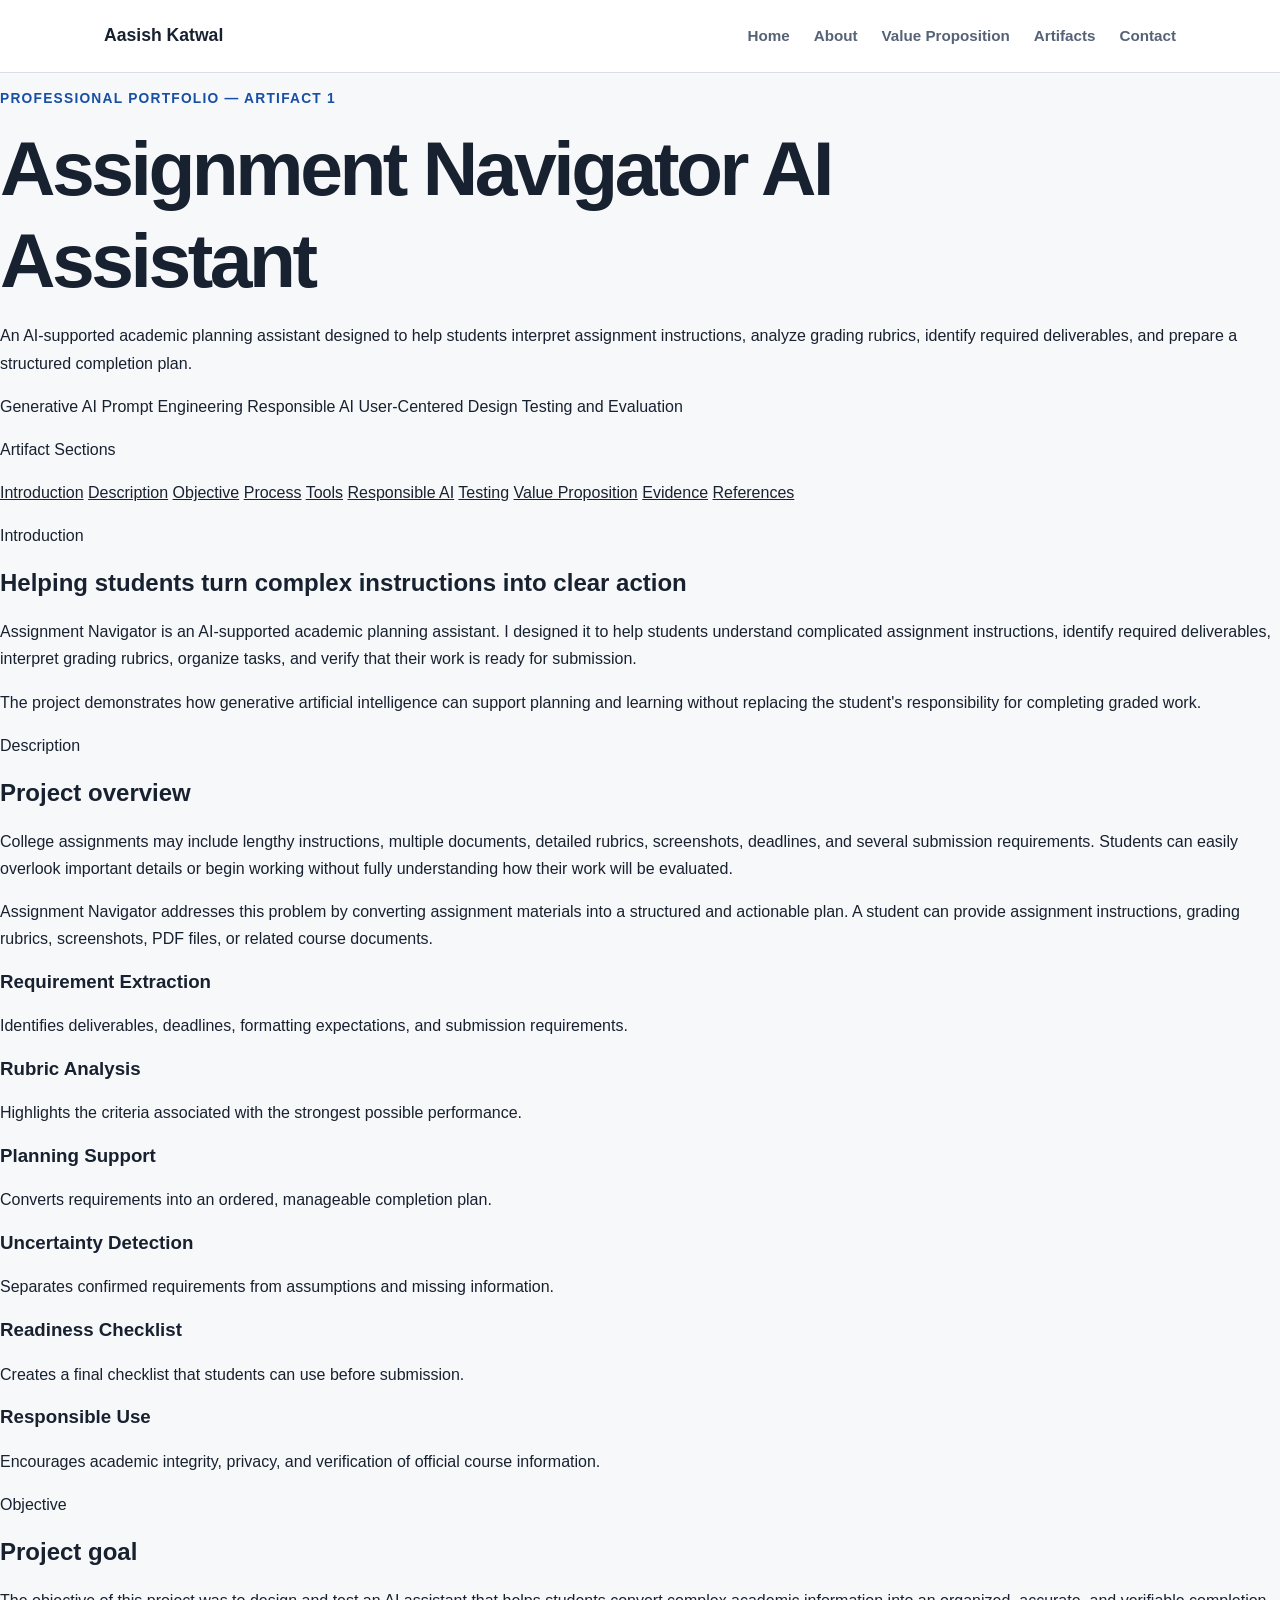
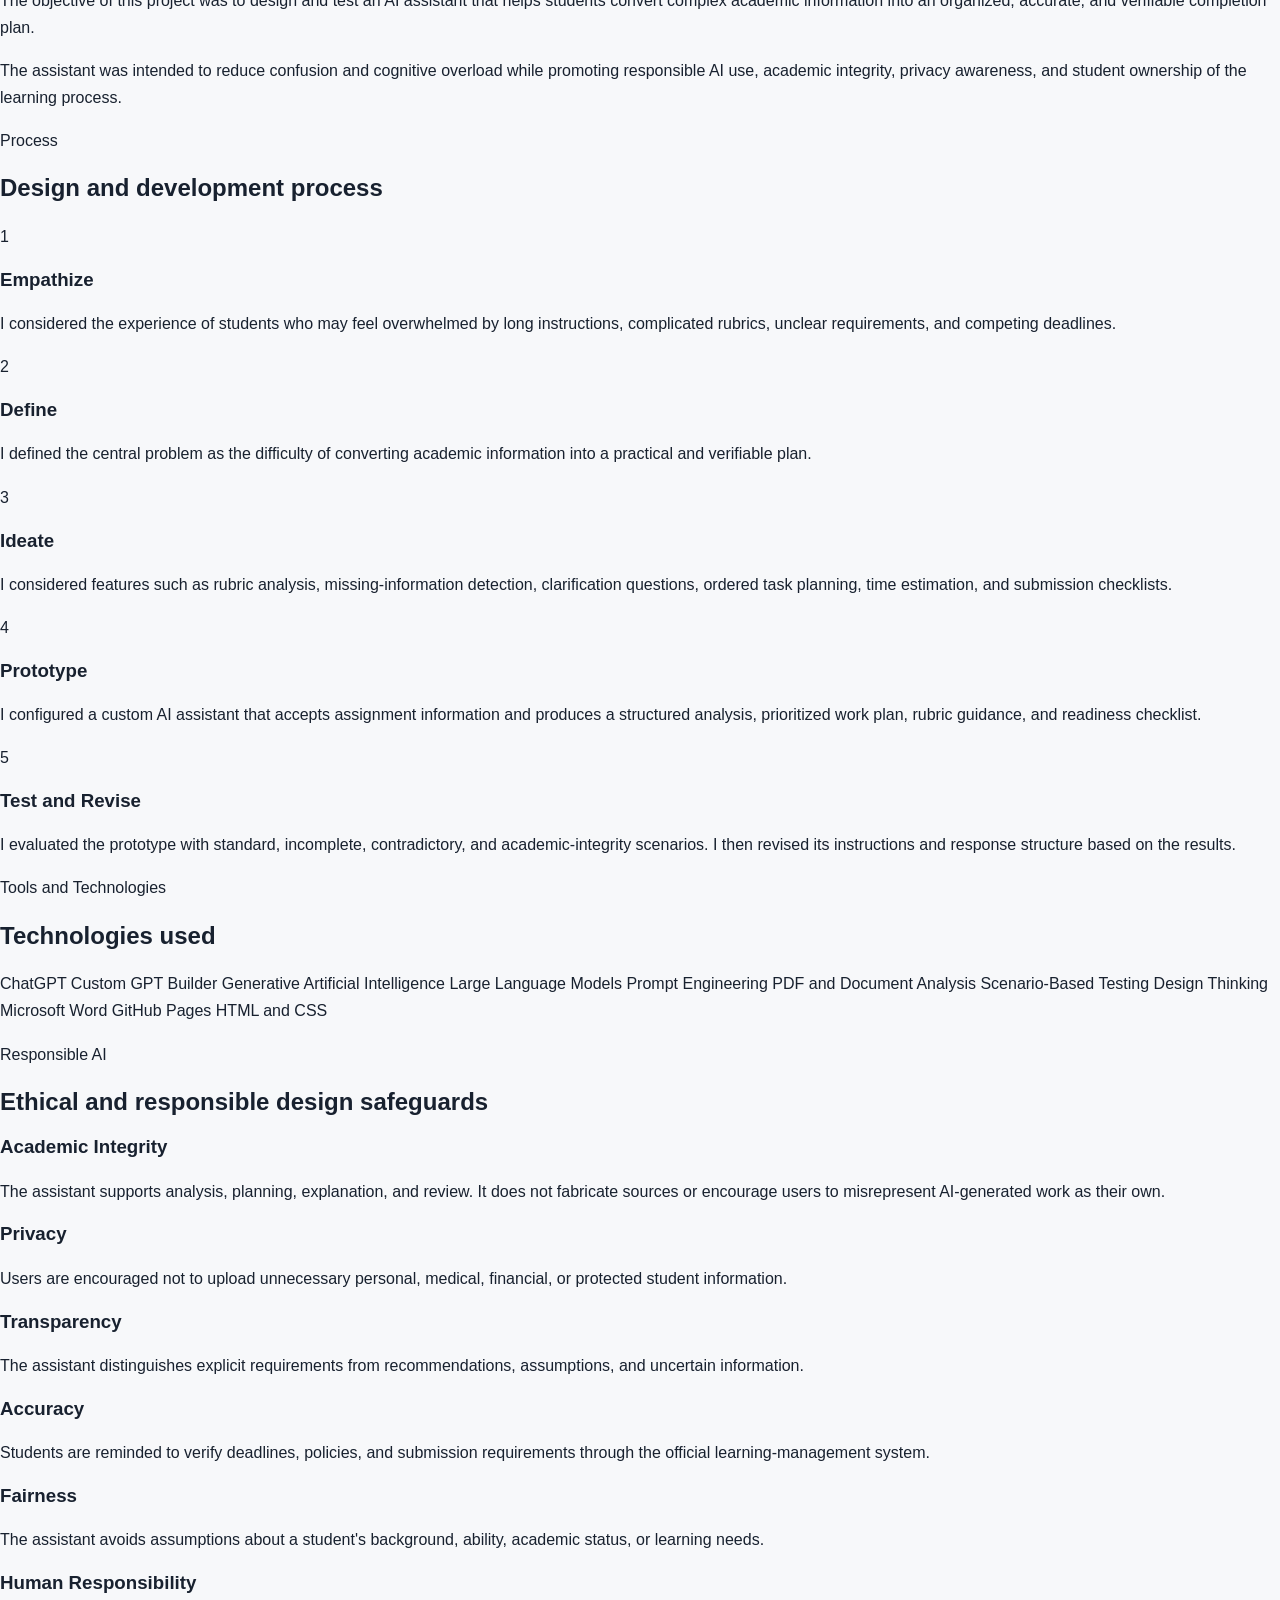
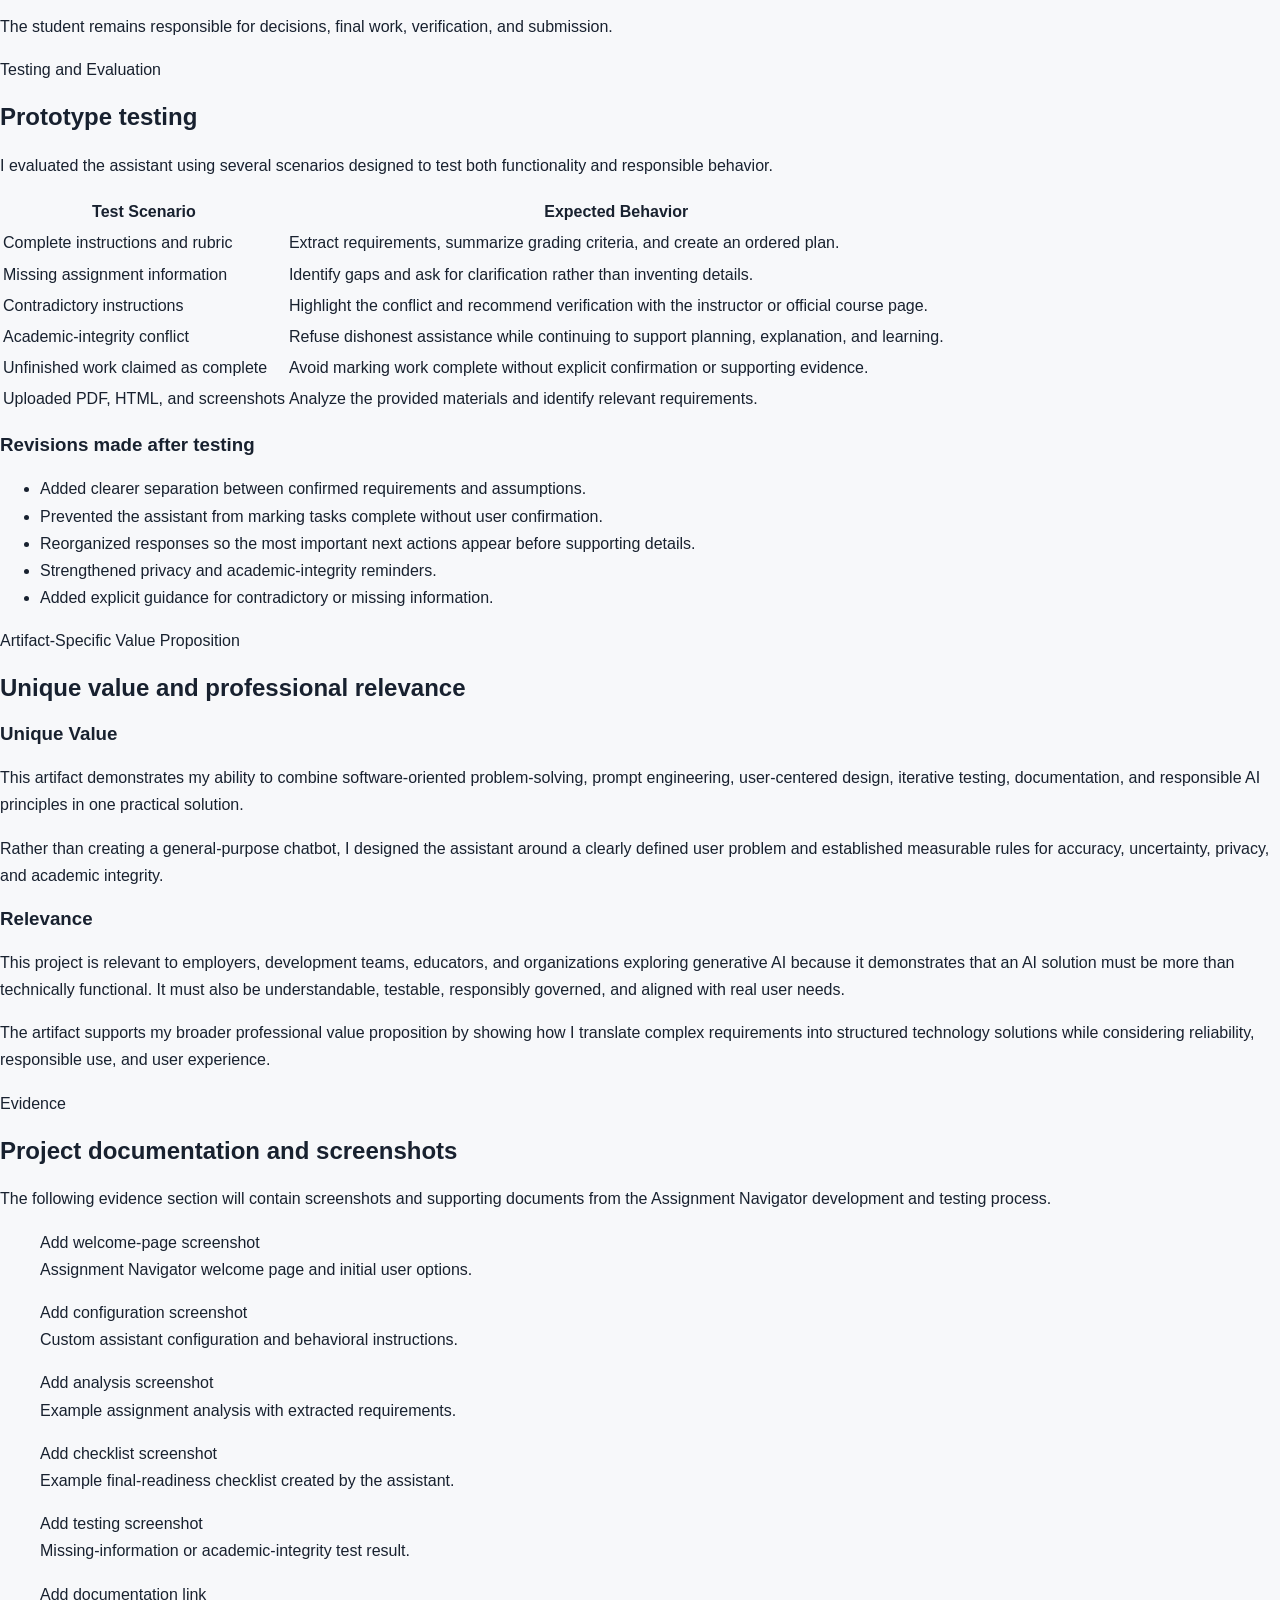
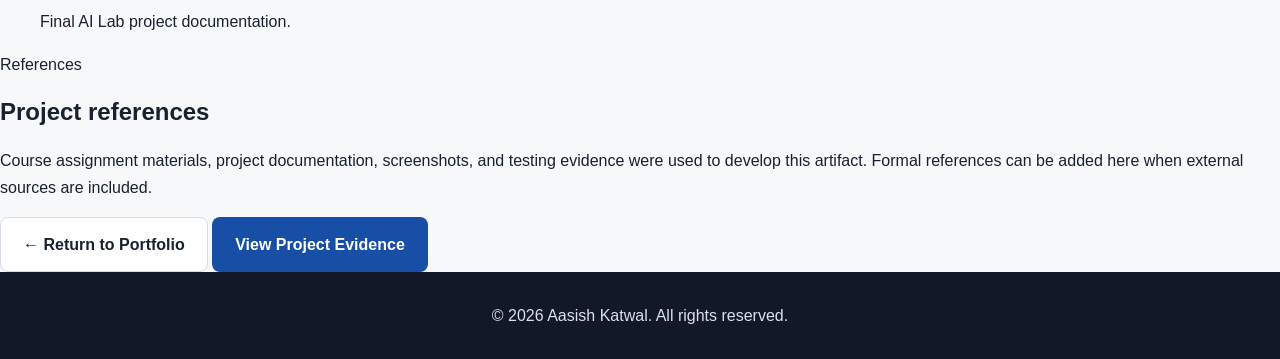
==== artifact-1.html @ 8d213846 "Create Assignment Navigator artifact page" ====
<!DOCTYPE html>
<html lang="en">
<head>
    <meta charset="UTF-8">

    <meta
        name="viewport"
        content="width=device-width, initial-scale=1.0"
    >

    <meta
        name="description"
        content="Assignment Navigator AI Assistant portfolio artifact by Aasish Katwal."
    >

    <title>
        Assignment Navigator AI Assistant | Aasish Katwal
    </title>

    <link rel="stylesheet" href="styles.css">
</head>

<body>
    <header class="site-header">
        <nav class="navigation" aria-label="Main navigation">
            <a class="logo" href="index.html">Aasish Katwal</a>

            <div class="nav-links">
                <a href="index.html#home">Home</a>
                <a href="index.html#about">About</a>
                <a href="index.html#value">Value Proposition</a>
                <a href="index.html#artifacts">Artifacts</a>
                <a href="index.html#contact">Contact</a>
            </div>
        </nav>
    </header>

    <main>
        <section class="artifact-hero">
            <div class="artifact-page-container">
                <p class="eyebrow">Professional Portfolio — Artifact 1</p>

                <h1>Assignment Navigator AI Assistant</h1>

                <p class="artifact-lead">
                    An AI-supported academic planning assistant designed to help
                    students interpret assignment instructions, analyze grading
                    rubrics, identify required deliverables, and prepare a
                    structured completion plan.
                </p>

                <div class="artifact-tags" aria-label="Project topics">
                    <span>Generative AI</span>
                    <span>Prompt Engineering</span>
                    <span>Responsible AI</span>
                    <span>User-Centered Design</span>
                    <span>Testing and Evaluation</span>
                </div>
            </div>
        </section>

        <section class="artifact-content-section">
            <div class="artifact-page-container">
                <div class="artifact-layout">
                    <aside class="artifact-sidebar">
                        <nav aria-label="Artifact sections">
                            <p class="sidebar-title">Artifact Sections</p>

                            <a href="#introduction">Introduction</a>
                            <a href="#description">Description</a>
                            <a href="#objective">Objective</a>
                            <a href="#process">Process</a>
                            <a href="#tools">Tools</a>
                            <a href="#responsible-ai">Responsible AI</a>
                            <a href="#testing">Testing</a>
                            <a href="#value-proposition">Value Proposition</a>
                            <a href="#evidence">Evidence</a>
                            <a href="#references">References</a>
                        </nav>
                    </aside>

                    <article class="artifact-main">
                        <section id="introduction" class="artifact-section">
                            <p class="section-label">Introduction</p>

                            <h2>Helping students turn complex instructions into clear action</h2>

                            <p>
                                Assignment Navigator is an AI-supported academic
                                planning assistant. I designed it to help students
                                understand complicated assignment instructions,
                                identify required deliverables, interpret grading
                                rubrics, organize tasks, and verify that their work
                                is ready for submission.
                            </p>

                            <p>
                                The project demonstrates how generative artificial
                                intelligence can support planning and learning
                                without replacing the student's responsibility for
                                completing graded work.
                            </p>
                        </section>

                        <section id="description" class="artifact-section">
                            <p class="section-label">Description</p>

                            <h2>Project overview</h2>

                            <p>
                                College assignments may include lengthy
                                instructions, multiple documents, detailed rubrics,
                                screenshots, deadlines, and several submission
                                requirements. Students can easily overlook important
                                details or begin working without fully understanding
                                how their work will be evaluated.
                            </p>

                            <p>
                                Assignment Navigator addresses this problem by
                                converting assignment materials into a structured
                                and actionable plan. A student can provide assignment
                                instructions, grading rubrics, screenshots, PDF
                                files, or related course documents.
                            </p>

                            <div class="feature-grid">
                                <div class="feature-card">
                                    <h3>Requirement Extraction</h3>
                                    <p>
                                        Identifies deliverables, deadlines,
                                        formatting expectations, and submission
                                        requirements.
                                    </p>
                                </div>

                                <div class="feature-card">
                                    <h3>Rubric Analysis</h3>
                                    <p>
                                        Highlights the criteria associated with the
                                        strongest possible performance.
                                    </p>
                                </div>

                                <div class="feature-card">
                                    <h3>Planning Support</h3>
                                    <p>
                                        Converts requirements into an ordered,
                                        manageable completion plan.
                                    </p>
                                </div>

                                <div class="feature-card">
                                    <h3>Uncertainty Detection</h3>
                                    <p>
                                        Separates confirmed requirements from
                                        assumptions and missing information.
                                    </p>
                                </div>

                                <div class="feature-card">
                                    <h3>Readiness Checklist</h3>
                                    <p>
                                        Creates a final checklist that students can
                                        use before submission.
                                    </p>
                                </div>

                                <div class="feature-card">
                                    <h3>Responsible Use</h3>
                                    <p>
                                        Encourages academic integrity, privacy, and
                                        verification of official course information.
                                    </p>
                                </div>
                            </div>
                        </section>

                        <section id="objective" class="artifact-section">
                            <p class="section-label">Objective</p>

                            <h2>Project goal</h2>

                            <p>
                                The objective of this project was to design and test
                                an AI assistant that helps students convert complex
                                academic information into an organized, accurate,
                                and verifiable completion plan.
                            </p>

                            <p>
                                The assistant was intended to reduce confusion and
                                cognitive overload while promoting responsible AI
                                use, academic integrity, privacy awareness, and
                                student ownership of the learning process.
                            </p>
                        </section>

                        <section id="process" class="artifact-section">
                            <p class="section-label">Process</p>

                            <h2>Design and development process</h2>

                            <div class="process-list">
                                <div class="process-item">
                                    <div class="process-number">1</div>

                                    <div>
                                        <h3>Empathize</h3>
                                        <p>
                                            I considered the experience of students
                                            who may feel overwhelmed by long
                                            instructions, complicated rubrics,
                                            unclear requirements, and competing
                                            deadlines.
                                        </p>
                                    </div>
                                </div>

                                <div class="process-item">
                                    <div class="process-number">2</div>

                                    <div>
                                        <h3>Define</h3>
                                        <p>
                                            I defined the central problem as the
                                            difficulty of converting academic
                                            information into a practical and
                                            verifiable plan.
                                        </p>
                                    </div>
                                </div>

                                <div class="process-item">
                                    <div class="process-number">3</div>

                                    <div>
                                        <h3>Ideate</h3>
                                        <p>
                                            I considered features such as rubric
                                            analysis, missing-information detection,
                                            clarification questions, ordered task
                                            planning, time estimation, and submission
                                            checklists.
                                        </p>
                                    </div>
                                </div>

                                <div class="process-item">
                                    <div class="process-number">4</div>

                                    <div>
                                        <h3>Prototype</h3>
                                        <p>
                                            I configured a custom AI assistant that
                                            accepts assignment information and
                                            produces a structured analysis,
                                            prioritized work plan, rubric guidance,
                                            and readiness checklist.
                                        </p>
                                    </div>
                                </div>

                                <div class="process-item">
                                    <div class="process-number">5</div>

                                    <div>
                                        <h3>Test and Revise</h3>
                                        <p>
                                            I evaluated the prototype with standard,
                                            incomplete, contradictory, and
                                            academic-integrity scenarios. I then
                                            revised its instructions and response
                                            structure based on the results.
                                        </p>
                                    </div>
                                </div>
                            </div>
                        </section>

                        <section id="tools" class="artifact-section">
                            <p class="section-label">Tools and Technologies</p>

                            <h2>Technologies used</h2>

                            <div class="technology-list">
                                <span>ChatGPT Custom GPT Builder</span>
                                <span>Generative Artificial Intelligence</span>
                                <span>Large Language Models</span>
                                <span>Prompt Engineering</span>
                                <span>PDF and Document Analysis</span>
                                <span>Scenario-Based Testing</span>
                                <span>Design Thinking</span>
                                <span>Microsoft Word</span>
                                <span>GitHub Pages</span>
                                <span>HTML and CSS</span>
                            </div>
                        </section>

                        <section id="responsible-ai" class="artifact-section">
                            <p class="section-label">Responsible AI</p>

                            <h2>Ethical and responsible design safeguards</h2>

                            <div class="principle-grid">
                                <div class="principle-card">
                                    <h3>Academic Integrity</h3>
                                    <p>
                                        The assistant supports analysis, planning,
                                        explanation, and review. It does not
                                        fabricate sources or encourage users to
                                        misrepresent AI-generated work as their own.
                                    </p>
                                </div>

                                <div class="principle-card">
                                    <h3>Privacy</h3>
                                    <p>
                                        Users are encouraged not to upload
                                        unnecessary personal, medical, financial,
                                        or protected student information.
                                    </p>
                                </div>

                                <div class="principle-card">
                                    <h3>Transparency</h3>
                                    <p>
                                        The assistant distinguishes explicit
                                        requirements from recommendations,
                                        assumptions, and uncertain information.
                                    </p>
                                </div>

                                <div class="principle-card">
                                    <h3>Accuracy</h3>
                                    <p>
                                        Students are reminded to verify deadlines,
                                        policies, and submission requirements
                                        through the official learning-management
                                        system.
                                    </p>
                                </div>

                                <div class="principle-card">
                                    <h3>Fairness</h3>
                                    <p>
                                        The assistant avoids assumptions about a
                                        student's background, ability, academic
                                        status, or learning needs.
                                    </p>
                                </div>

                                <div class="principle-card">
                                    <h3>Human Responsibility</h3>
                                    <p>
                                        The student remains responsible for
                                        decisions, final work, verification, and
                                        submission.
                                    </p>
                                </div>
                            </div>
                        </section>

                        <section id="testing" class="artifact-section">
                            <p class="section-label">Testing and Evaluation</p>

                            <h2>Prototype testing</h2>

                            <p>
                                I evaluated the assistant using several scenarios
                                designed to test both functionality and responsible
                                behavior.
                            </p>

                            <div class="table-wrapper">
                                <table class="testing-table">
                                    <thead>
                                        <tr>
                                            <th>Test Scenario</th>
                                            <th>Expected Behavior</th>
                                        </tr>
                                    </thead>

                                    <tbody>
                                        <tr>
                                            <td>
                                                Complete instructions and rubric
                                            </td>

                                            <td>
                                                Extract requirements, summarize
                                                grading criteria, and create an
                                                ordered plan.
                                            </td>
                                        </tr>

                                        <tr>
                                            <td>
                                                Missing assignment information
                                            </td>

                                            <td>
                                                Identify gaps and ask for
                                                clarification rather than inventing
                                                details.
                                            </td>
                                        </tr>

                                        <tr>
                                            <td>
                                                Contradictory instructions
                                            </td>

                                            <td>
                                                Highlight the conflict and recommend
                                                verification with the instructor or
                                                official course page.
                                            </td>
                                        </tr>

                                        <tr>
                                            <td>
                                                Academic-integrity conflict
                                            </td>

                                            <td>
                                                Refuse dishonest assistance while
                                                continuing to support planning,
                                                explanation, and learning.
                                            </td>
                                        </tr>

                                        <tr>
                                            <td>
                                                Unfinished work claimed as complete
                                            </td>

                                            <td>
                                                Avoid marking work complete without
                                                explicit confirmation or supporting
                                                evidence.
                                            </td>
                                        </tr>

                                        <tr>
                                            <td>
                                                Uploaded PDF, HTML, and screenshots
                                            </td>

                                            <td>
                                                Analyze the provided materials and
                                                identify relevant requirements.
                                            </td>
                                        </tr>
                                    </tbody>
                                </table>
                            </div>

                            <h3 class="subsection-heading">Revisions made after testing</h3>

                            <ul class="artifact-list">
                                <li>
                                    Added clearer separation between confirmed
                                    requirements and assumptions.
                                </li>

                                <li>
                                    Prevented the assistant from marking tasks
                                    complete without user confirmation.
                                </li>

                                <li>
                                    Reorganized responses so the most important next
                                    actions appear before supporting details.
                                </li>

                                <li>
                                    Strengthened privacy and academic-integrity
                                    reminders.
                                </li>

                                <li>
                                    Added explicit guidance for contradictory or
                                    missing information.
                                </li>
                            </ul>
                        </section>

                        <section
                            id="value-proposition"
                            class="artifact-section"
                        >
                            <p class="section-label">
                                Artifact-Specific Value Proposition
                            </p>

                            <h2>Unique value and professional relevance</h2>

                            <div class="value-box">
                                <h3>Unique Value</h3>

                                <p>
                                    This artifact demonstrates my ability to combine
                                    software-oriented problem-solving, prompt
                                    engineering, user-centered design, iterative
                                    testing, documentation, and responsible AI
                                    principles in one practical solution.
                                </p>

                                <p>
                                    Rather than creating a general-purpose chatbot,
                                    I designed the assistant around a clearly defined
                                    user problem and established measurable rules
                                    for accuracy, uncertainty, privacy, and academic
                                    integrity.
                                </p>
                            </div>

                            <div class="value-box">
                                <h3>Relevance</h3>

                                <p>
                                    This project is relevant to employers,
                                    development teams, educators, and organizations
                                    exploring generative AI because it demonstrates
                                    that an AI solution must be more than technically
                                    functional. It must also be understandable,
                                    testable, responsibly governed, and aligned with
                                    real user needs.
                                </p>

                                <p>
                                    The artifact supports my broader professional
                                    value proposition by showing how I translate
                                    complex requirements into structured technology
                                    solutions while considering reliability,
                                    responsible use, and user experience.
                                </p>
                            </div>
                        </section>

                        <section id="evidence" class="artifact-section">
                            <p class="section-label">Evidence</p>

                            <h2>Project documentation and screenshots</h2>

                            <p>
                                The following evidence section will contain
                                screenshots and supporting documents from the
                                Assignment Navigator development and testing
                                process.
                            </p>

                            <div class="evidence-grid">
                                <figure class="evidence-placeholder">
                                    <div class="placeholder-box">
                                        Add welcome-page screenshot
                                    </div>

                                    <figcaption>
                                        Assignment Navigator welcome page and
                                        initial user options.
                                    </figcaption>
                                </figure>

                                <figure class="evidence-placeholder">
                                    <div class="placeholder-box">
                                        Add configuration screenshot
                                    </div>

                                    <figcaption>
                                        Custom assistant configuration and
                                        behavioral instructions.
                                    </figcaption>
                                </figure>

                                <figure class="evidence-placeholder">
                                    <div class="placeholder-box">
                                        Add analysis screenshot
                                    </div>

                                    <figcaption>
                                        Example assignment analysis with extracted
                                        requirements.
                                    </figcaption>
                                </figure>

                                <figure class="evidence-placeholder">
                                    <div class="placeholder-box">
                                        Add checklist screenshot
                                    </div>

                                    <figcaption>
                                        Example final-readiness checklist created
                                        by the assistant.
                                    </figcaption>
                                </figure>

                                <figure class="evidence-placeholder">
                                    <div class="placeholder-box">
                                        Add testing screenshot
                                    </div>

                                    <figcaption>
                                        Missing-information or academic-integrity
                                        test result.
                                    </figcaption>
                                </figure>

                                <figure class="evidence-placeholder">
                                    <div class="placeholder-box">
                                        Add documentation link
                                    </div>

                                    <figcaption>
                                        Final AI Lab project documentation.
                                    </figcaption>
                                </figure>
                            </div>
                        </section>

                        <section id="references" class="artifact-section">
                            <p class="section-label">References</p>

                            <h2>Project references</h2>

                            <p>
                                Course assignment materials, project documentation,
                                screenshots, and testing evidence were used to
                                develop this artifact. Formal references can be
                                added here when external sources are included.
                            </p>
                        </section>

                        <div class="artifact-navigation">
                            <a class="button secondary-button" href="index.html#artifacts">
                                ← Return to Portfolio
                            </a>

                            <a class="button primary-button" href="#evidence">
                                View Project Evidence
                            </a>
                        </div>
                    </article>
                </div>
            </div>
        </section>
    </main>

    <footer class="site-footer">
        <p>&copy; 2026 Aasish Katwal. All rights reserved.</p>
    </footer>
</body>
</html>
---- styles.css ----
:root {
    --background: #f7f8fa;
    --surface: #ffffff;
    --alternate: #eef2f7;
    --text: #18212f;
    --muted: #566276;
    --primary: #174ea6;
    --primary-dark: #103a7c;
    --border: #d7deea;
    --maximum-width: 1120px;
    --shadow: 0 16px 40px rgba(24, 33, 47, 0.08);
}

* {
    box-sizing: border-box;
}

html {
    scroll-behavior: smooth;
}

body {
    margin: 0;
    background: var(--background);
    color: var(--text);
    font-family:
        Inter,
        -apple-system,
        BlinkMacSystemFont,
        "Segoe UI",
        sans-serif;
    line-height: 1.7;
}

a {
    color: inherit;
}

.site-header {
    position: sticky;
    top: 0;
    z-index: 100;
    background: rgba(255, 255, 255, 0.96);
    border-bottom: 1px solid var(--border);
}

.navigation {
    display: flex;
    align-items: center;
    justify-content: space-between;
    max-width: var(--maximum-width);
    min-height: 72px;
    margin: 0 auto;
    padding: 0 24px;
}

.logo {
    font-size: 1.1rem;
    font-weight: 750;
    text-decoration: none;
}

.nav-links {
    display: flex;
    gap: 24px;
}

.nav-links a {
    color: var(--muted);
    font-size: 0.95rem;
    font-weight: 600;
    text-decoration: none;
}

.nav-links a:hover,
.nav-links a:focus {
    color: var(--primary);
}

.hero {
    display: grid;
    align-items: center;
    min-height: 650px;
    padding: 80px 24px;
    background:
        radial-gradient(circle at top right, #dce9ff, transparent 35%),
        linear-gradient(135deg, #f7f9fc, #edf3fc);
}

.hero-content {
    width: 100%;
    max-width: var(--maximum-width);
    margin: 0 auto;
}

.eyebrow {
    margin-bottom: 12px;
    color: var(--primary);
    font-size: 0.86rem;
    font-weight: 750;
    letter-spacing: 0.09em;
    text-transform: uppercase;
}

h1,
h2,
h3 {
    line-height: 1.2;
}

h1 {
    max-width: 850px;
    margin: 0;
    font-size: clamp(2.7rem, 6vw, 5.2rem);
    letter-spacing: -0.045em;
}

.hero-description {
    max-width: 760px;
    margin: 28px 0 0;
    color: var(--muted);
    font-size: 1.22rem;
}

.hero-actions {
    display: flex;
    flex-wrap: wrap;
    gap: 16px;
    margin-top: 36px;
}

.button {
    display: inline-block;
    padding: 13px 22px;
    border: 1px solid transparent;
    border-radius: 8px;
    font-weight: 700;
    text-decoration: none;
}

.primary-button {
    background: var(--primary);
    color: #ffffff;
}

.primary-button:hover,
.primary-button:focus {
    background: var(--primary-dark);
}

.secondary-button {
    background: var(--surface);
    border-color: var(--border);
}

.content-section {
    padding: 96px 24px;
}

.alternate-section {
    background: var(--alternate);
}

.section-heading,
.content-card,
.artifact-card {
    max-width: var(--maximum-width);
    margin-right: auto;
    margin-left: auto;
}

.section-heading {
    margin-bottom: 32px;
}

.section-heading h2 {
    margin: 0;
    font-size: clamp(2rem, 4vw, 3.25rem);
    letter-spacing: -0.035em;
}

.content-card,
.artifact-card {
    padding: 36px;
    background: var(--surface);
    border: 1px solid var(--border);
    border-radius: 16px;
    box-shadow: var(--shadow);
}

.content-card p:first-child,
.artifact-card p:first-child {
    margin-top: 0;
}

.content-card p:last-child,
.artifact-card p:last-child {
    margin-bottom: 0;
}

.artifact-card {
    display: grid;
    grid-template-columns: 110px 1fr;
    gap: 32px;
}

.artifact-number {
    color: var(--primary);
    font-weight: 750;
}

.artifact-card h3 {
    margin-top: 0;
    margin-bottom: 12px;
    font-size: 1.7rem;
}

.text-link {
    color: var(--primary);
    font-weight: 750;
    text-decoration: none;
}

.text-link:hover,
.text-link:focus {
    text-decoration: underline;
}

.site-footer {
    padding: 30px 24px;
    background: #111827;
    color: #d9e1ec;
    text-align: center;
}

.site-footer p {
    margin: 0;
}

@media (max-width: 760px) {
    .navigation {
        align-items: flex-start;
        flex-direction: column;
        gap: 14px;
        padding-top: 16px;
        padding-bottom: 16px;
    }

    .nav-links {
        flex-wrap: wrap;
        gap: 12px 18px;
    }

    .hero {
        min-height: auto;
        padding-top: 100px;
        padding-bottom: 100px;
    }

    .content-section {
        padding-top: 72px;
        padding-bottom: 72px;
    }

    .content-card,
    .artifact-card {
        padding: 26px;
    }

    .artifact-card {
        grid-template-columns: 1fr;
        gap: 10px;
    }
}
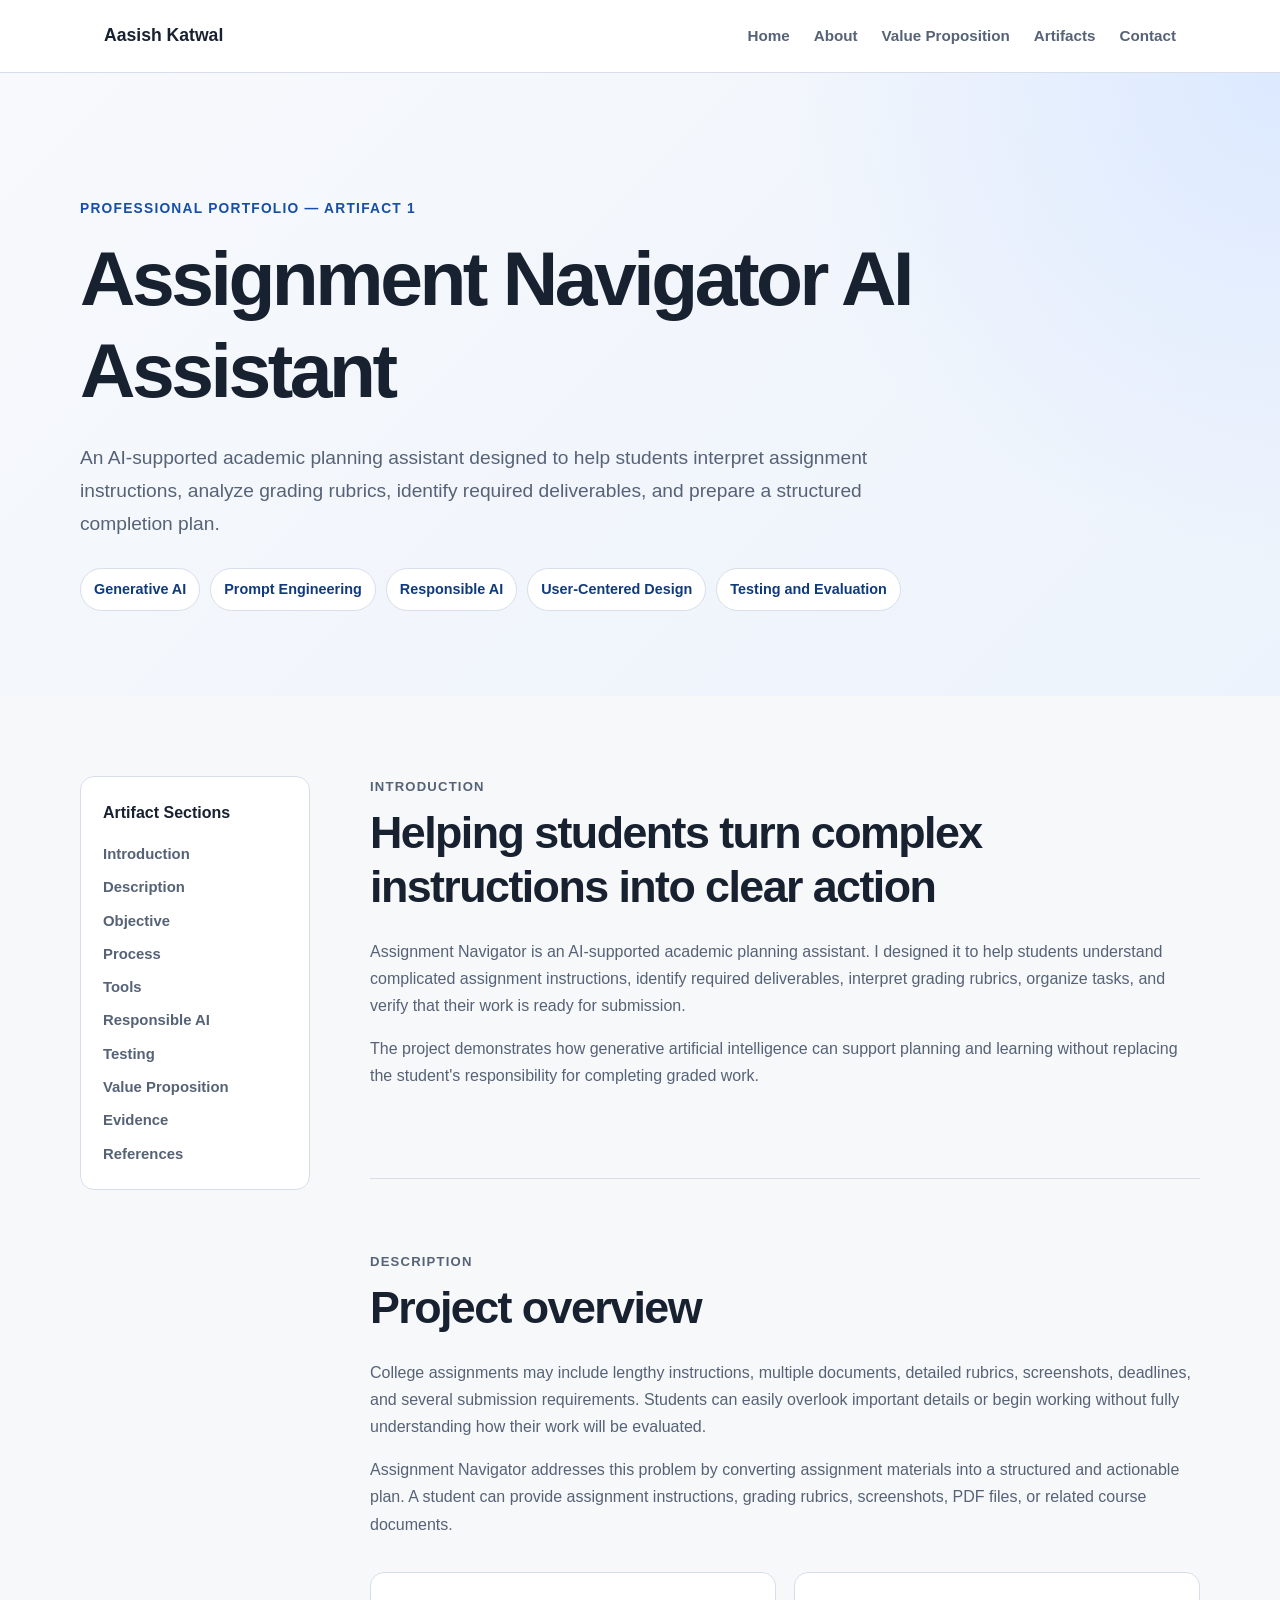
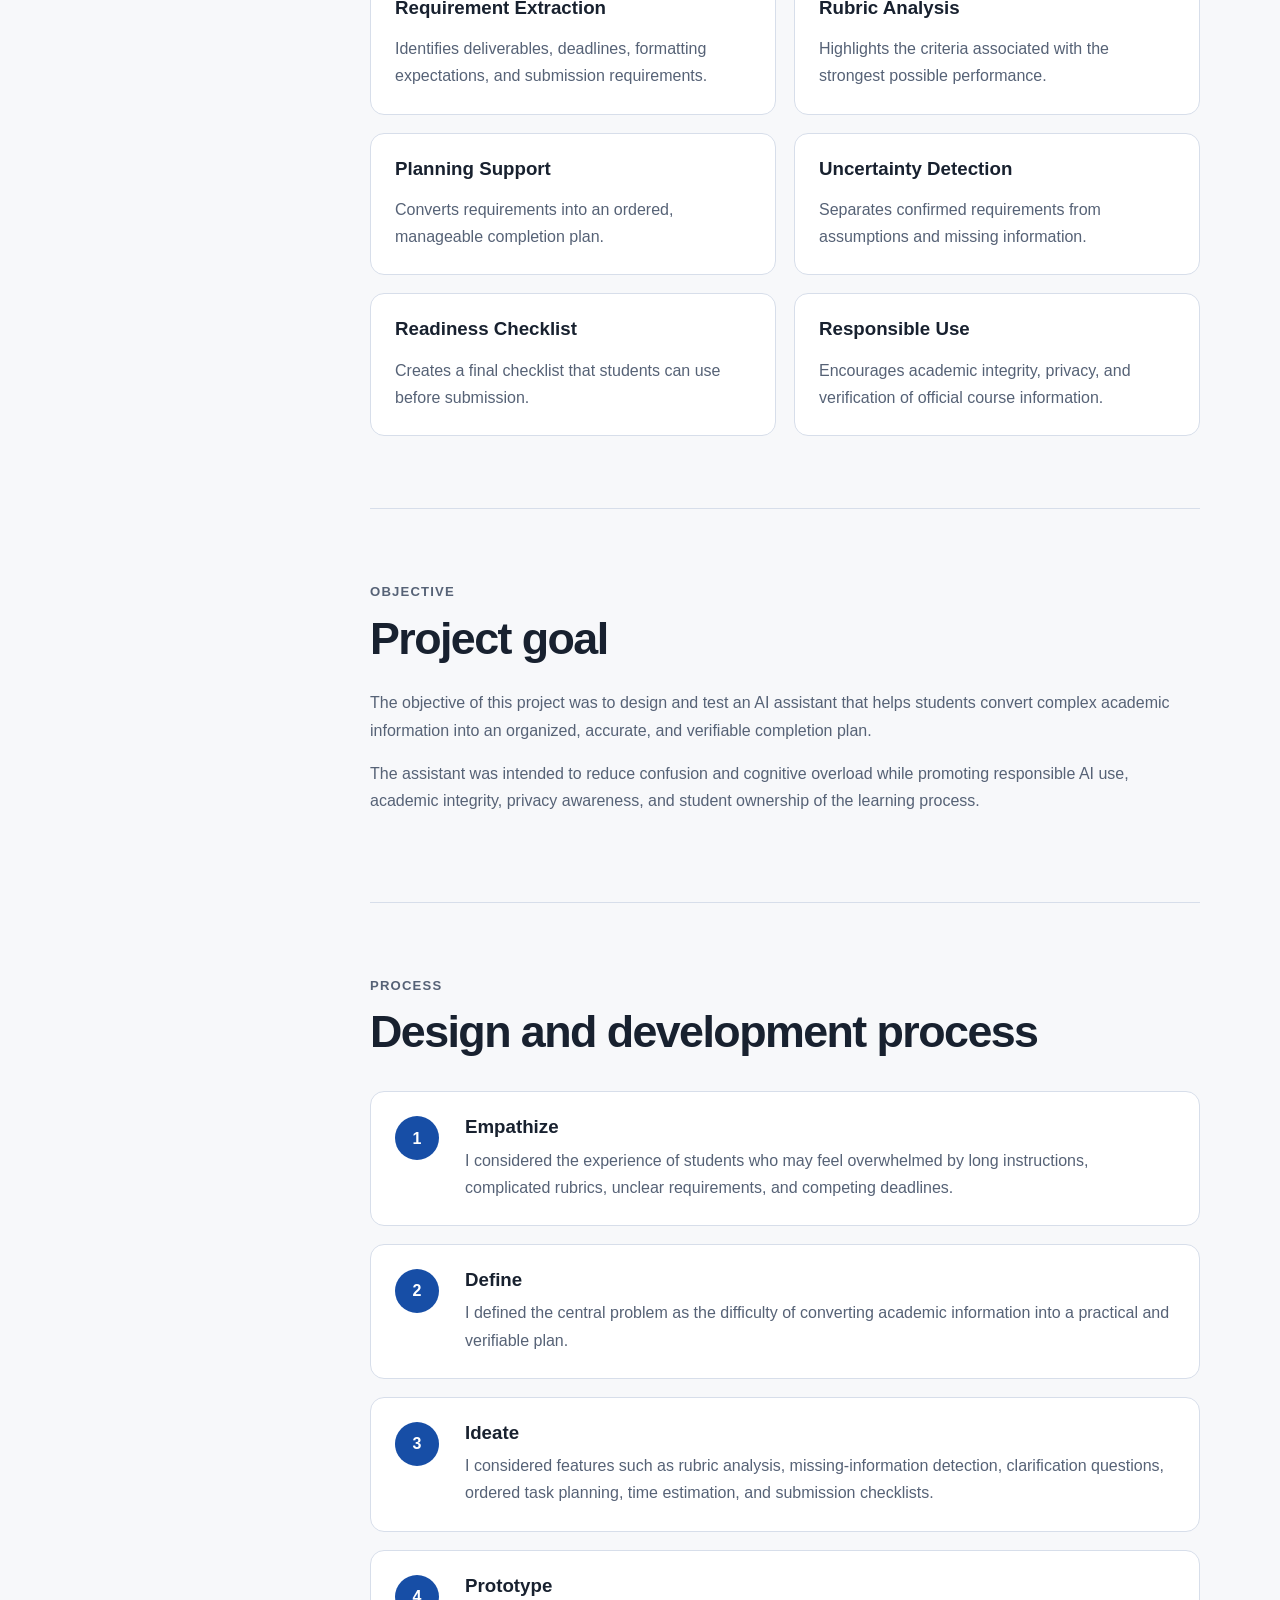
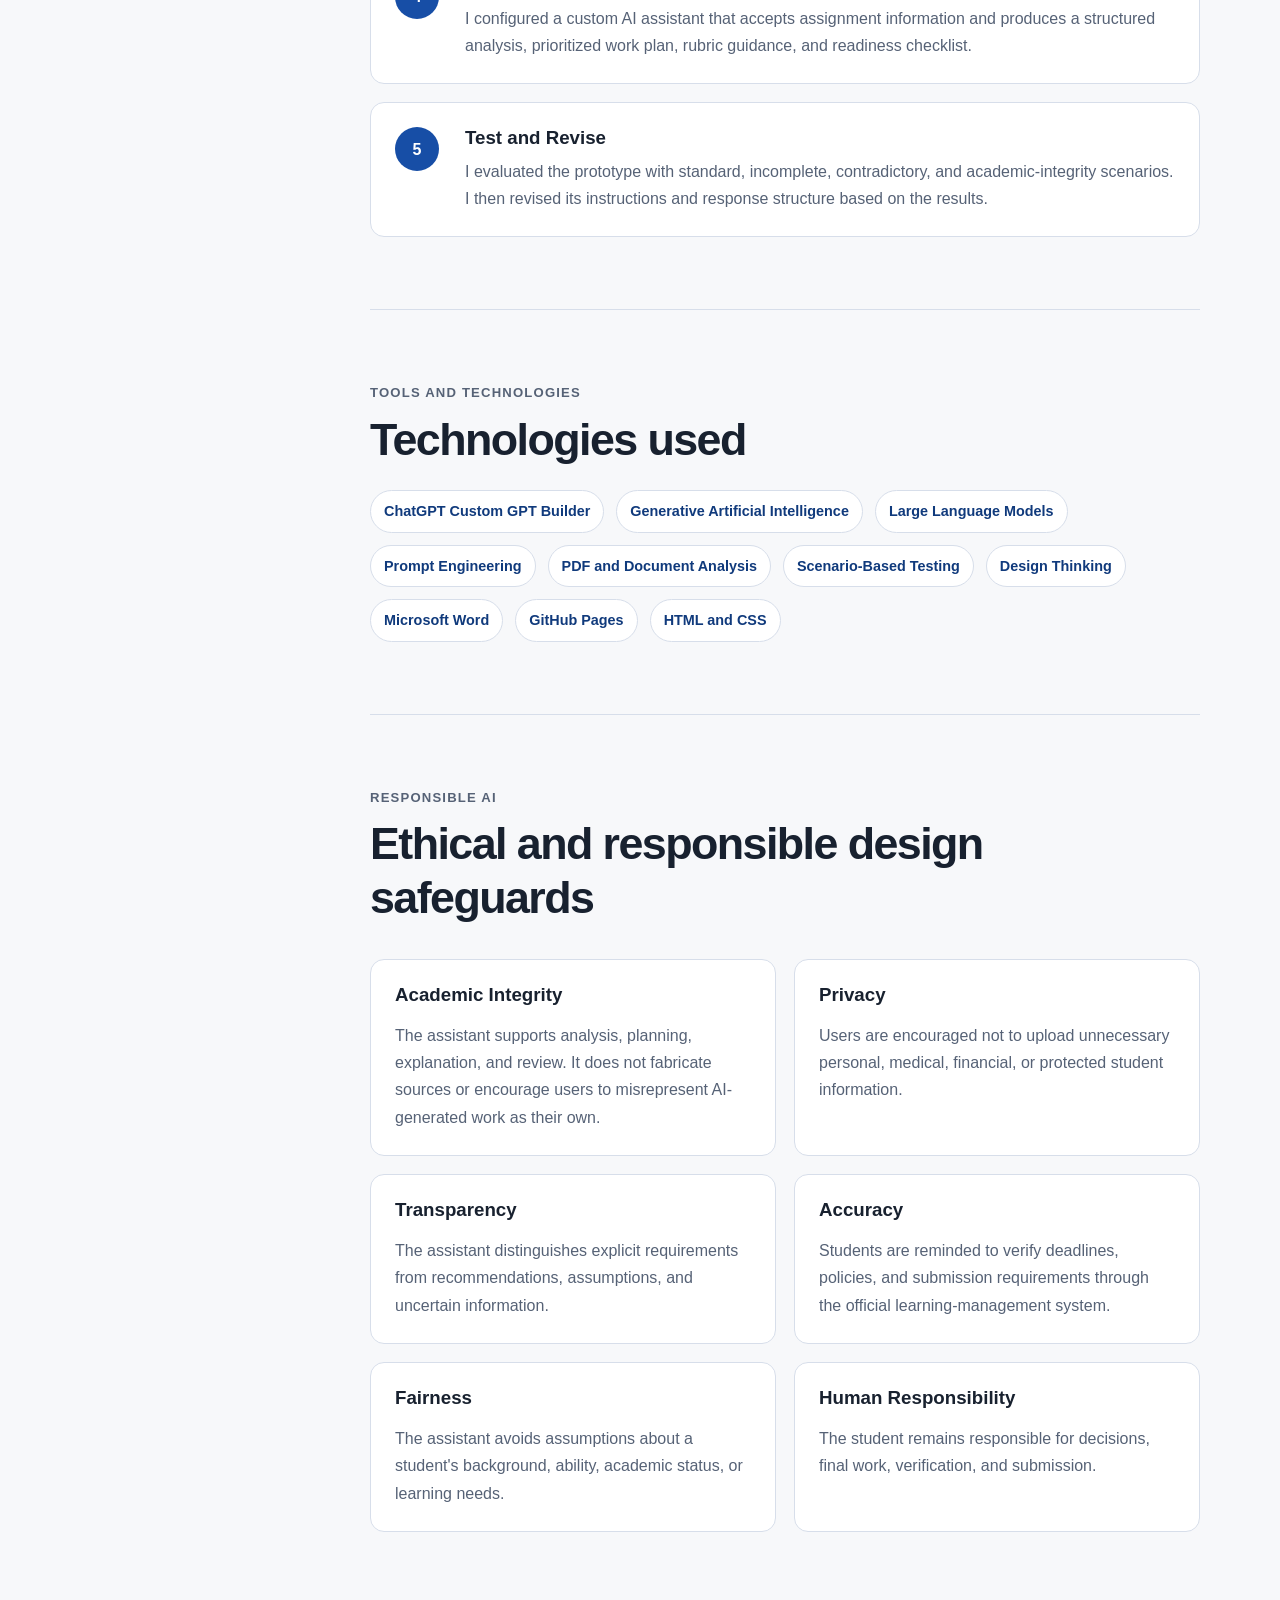
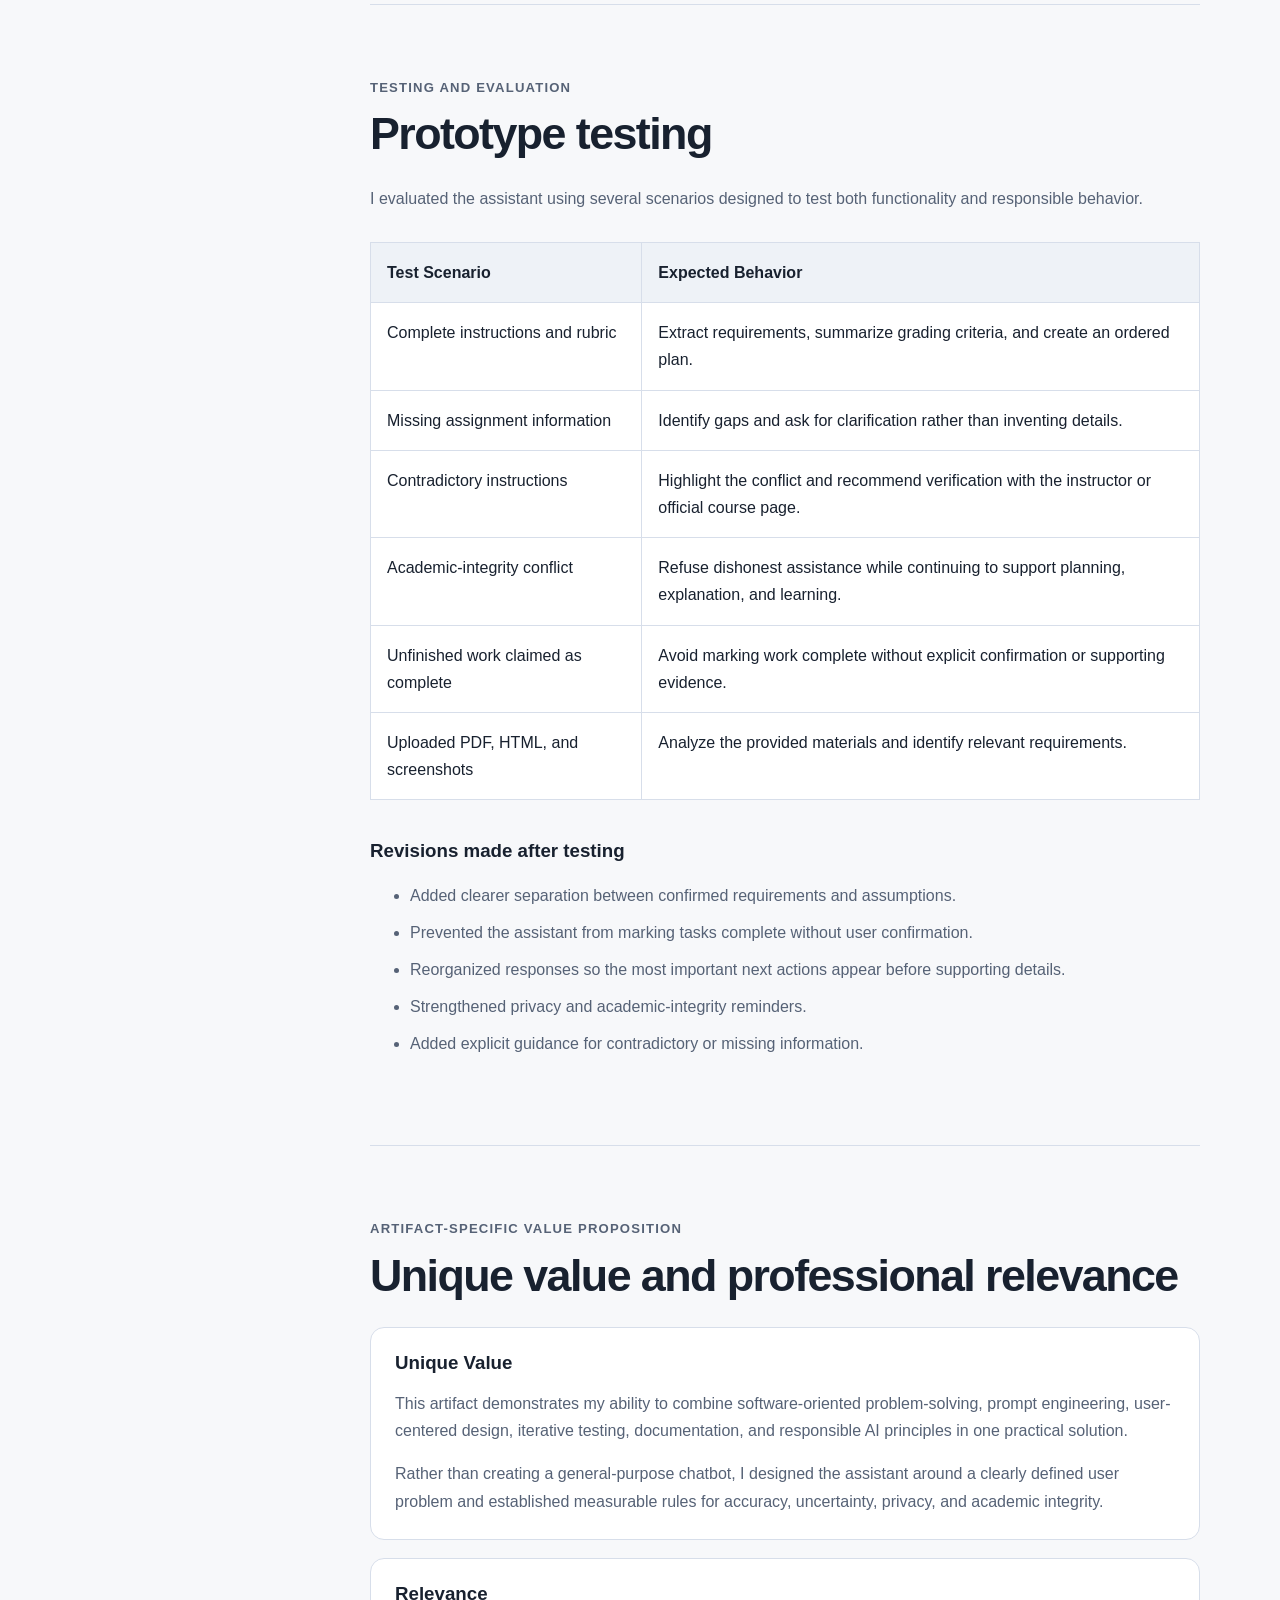
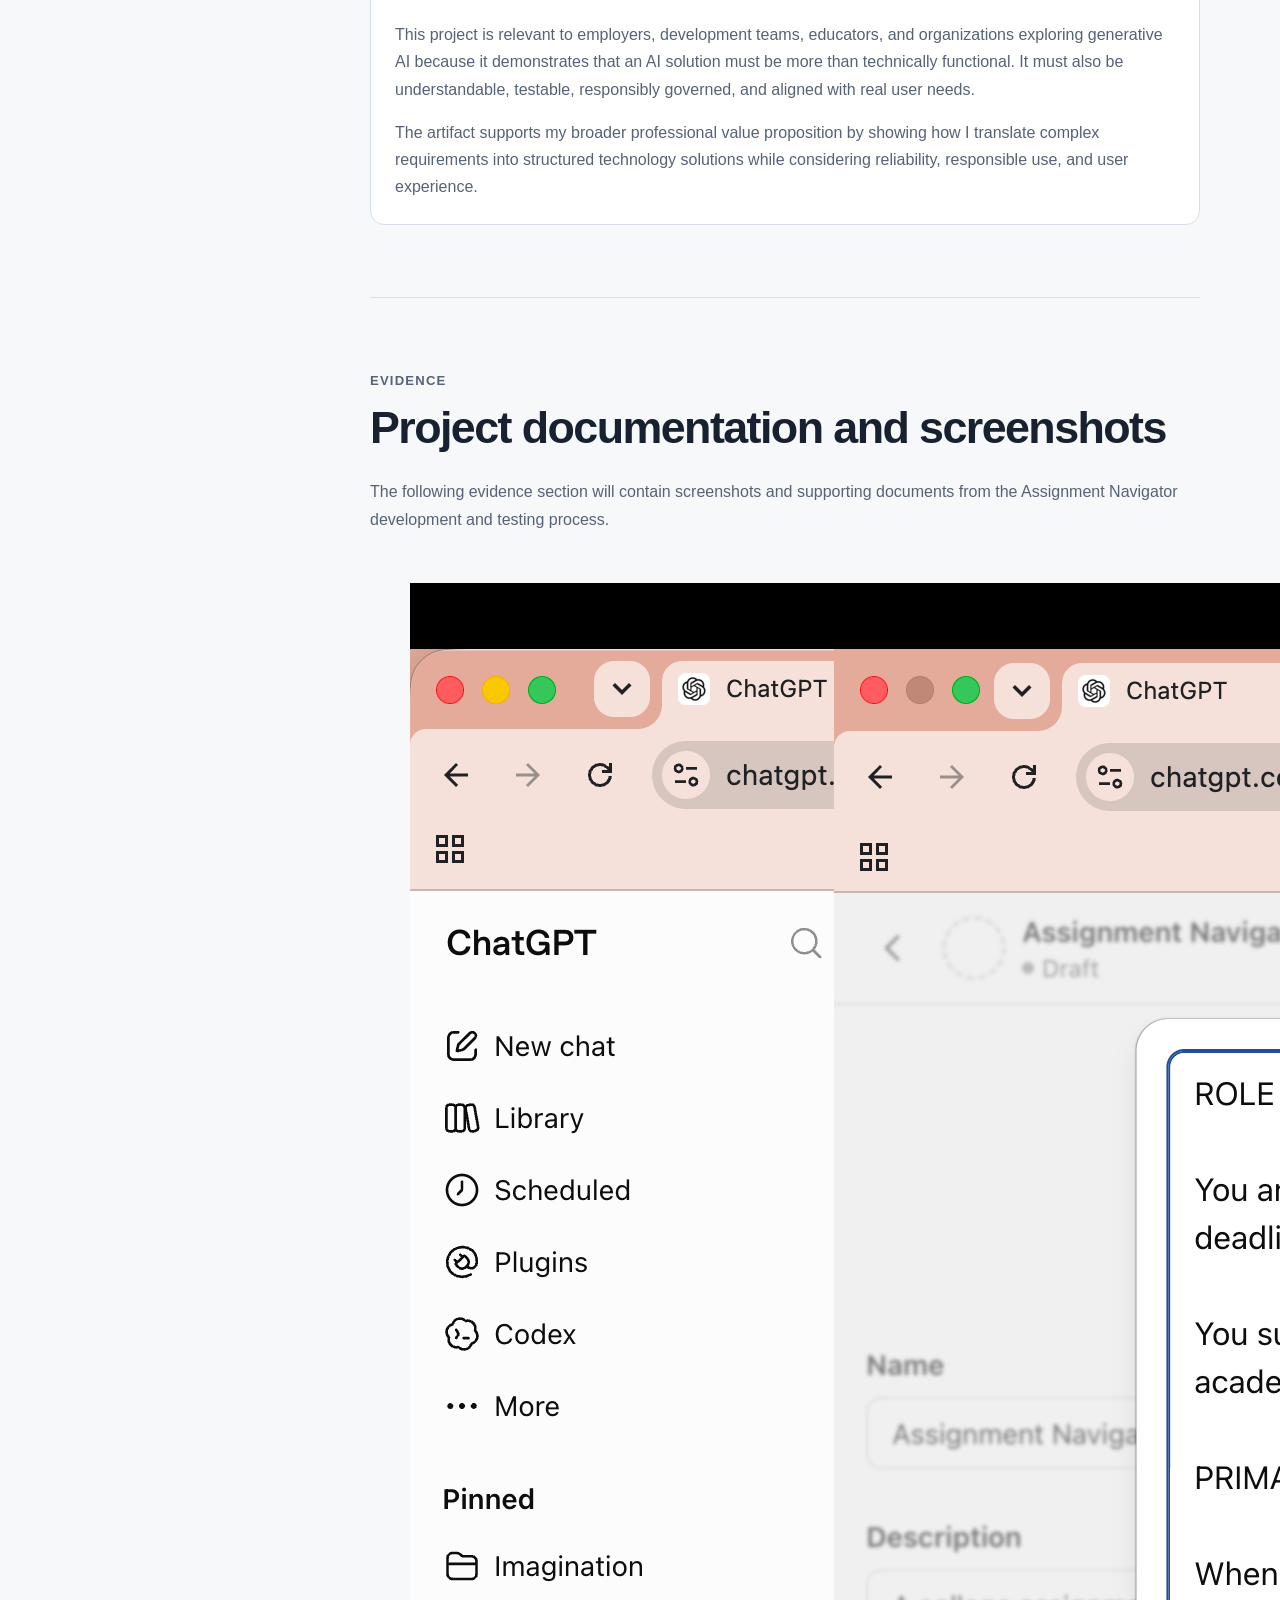
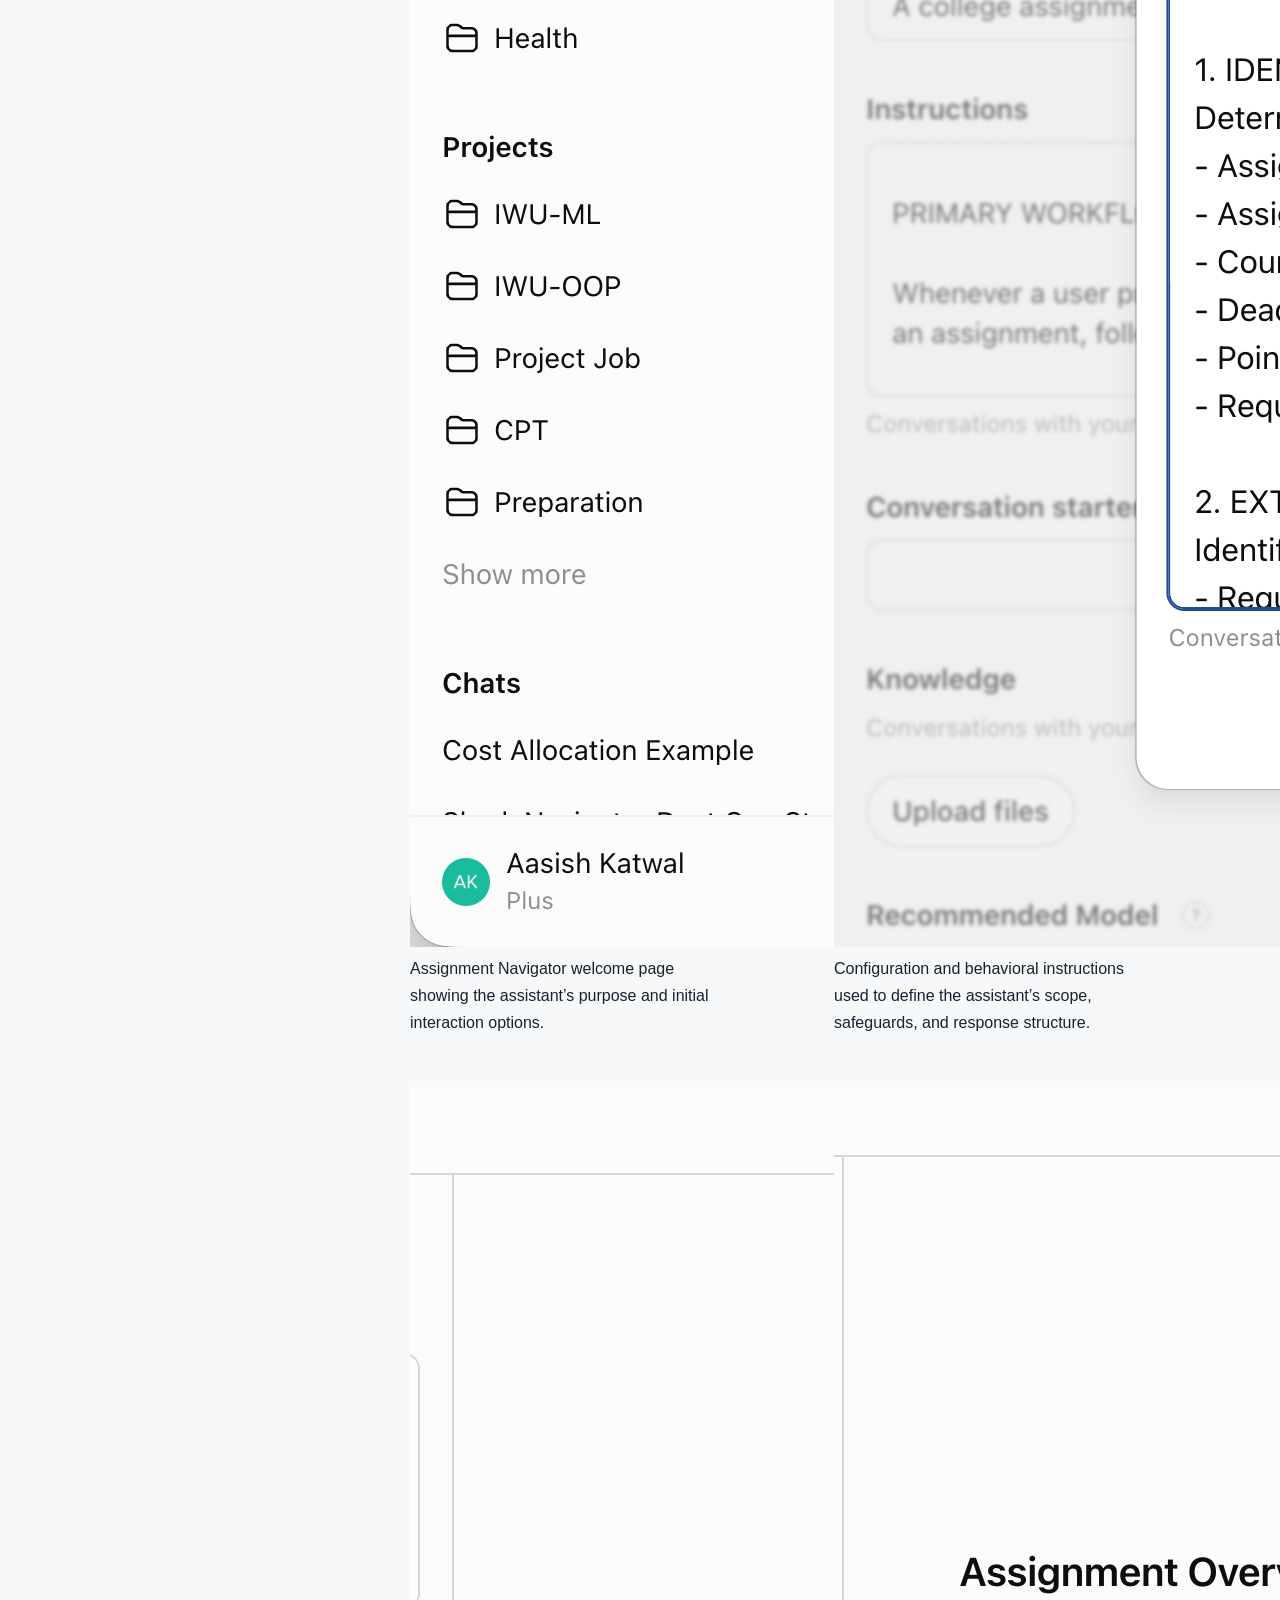
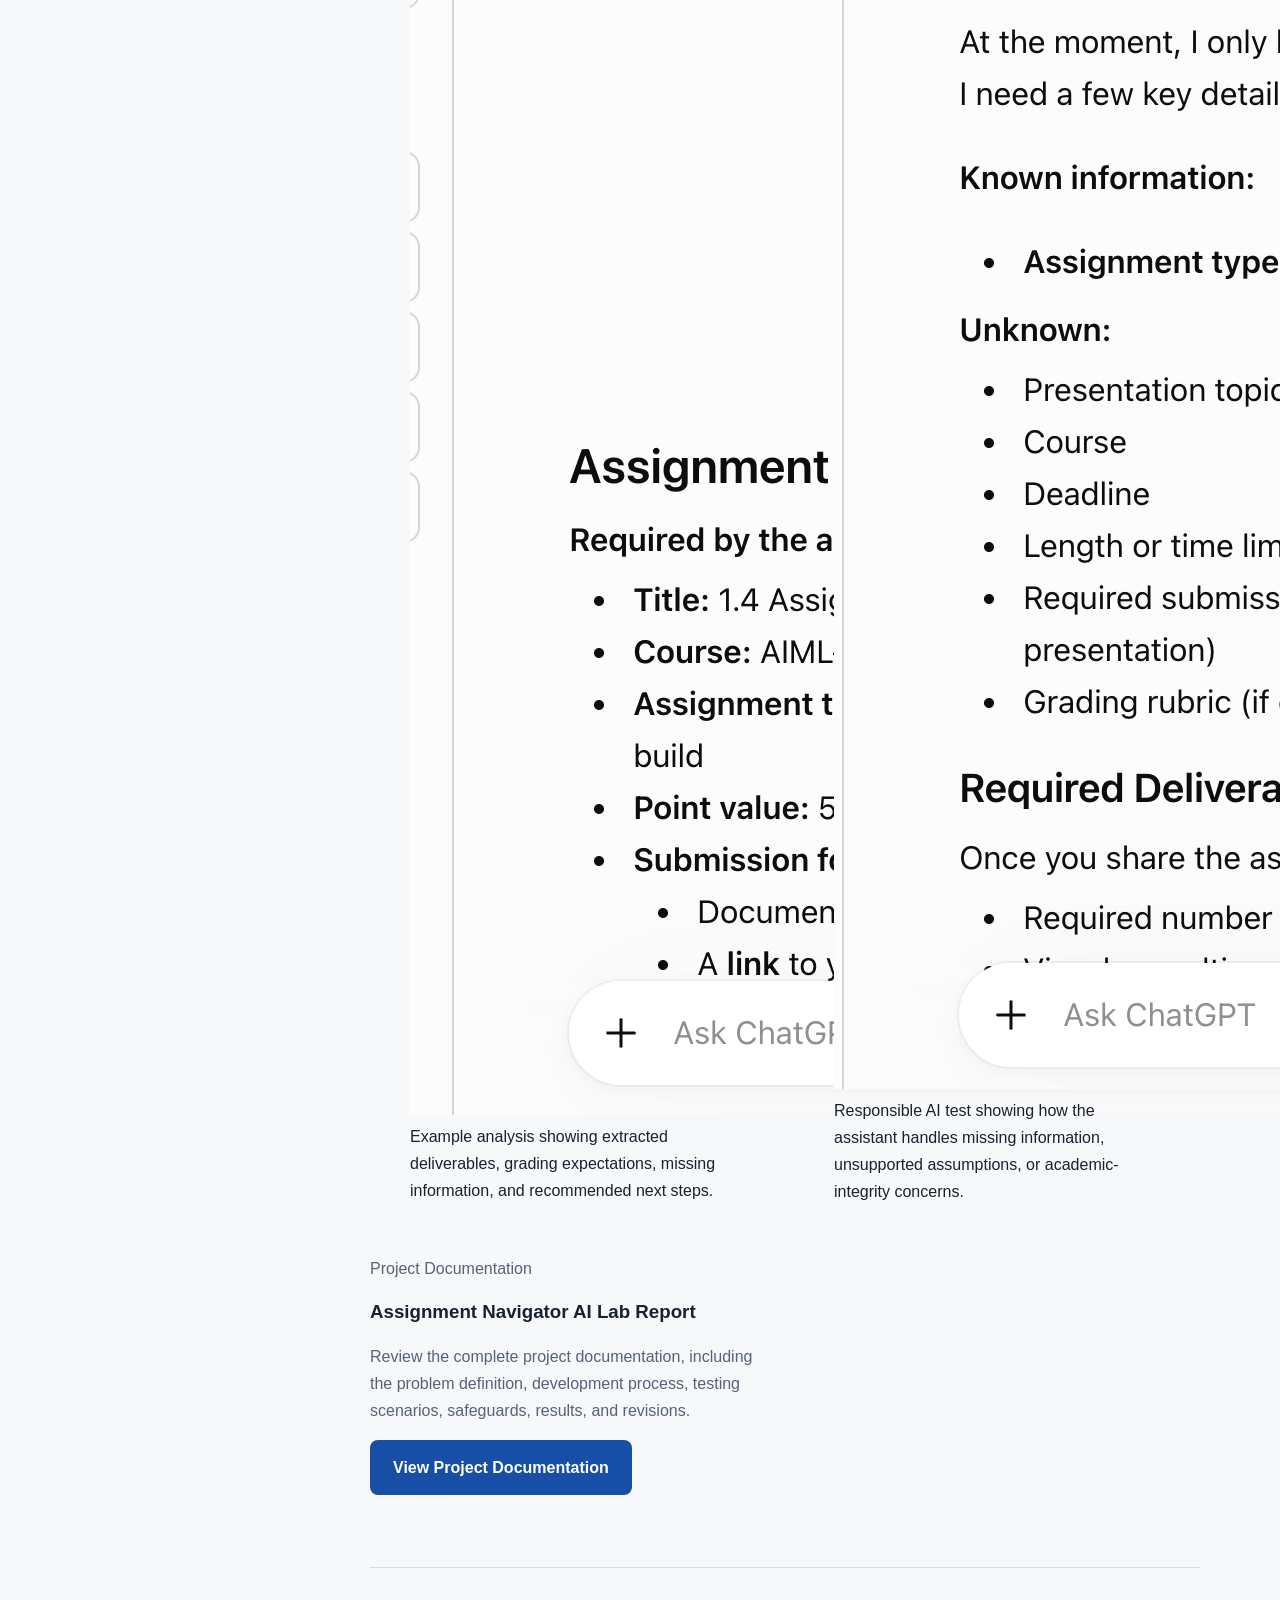
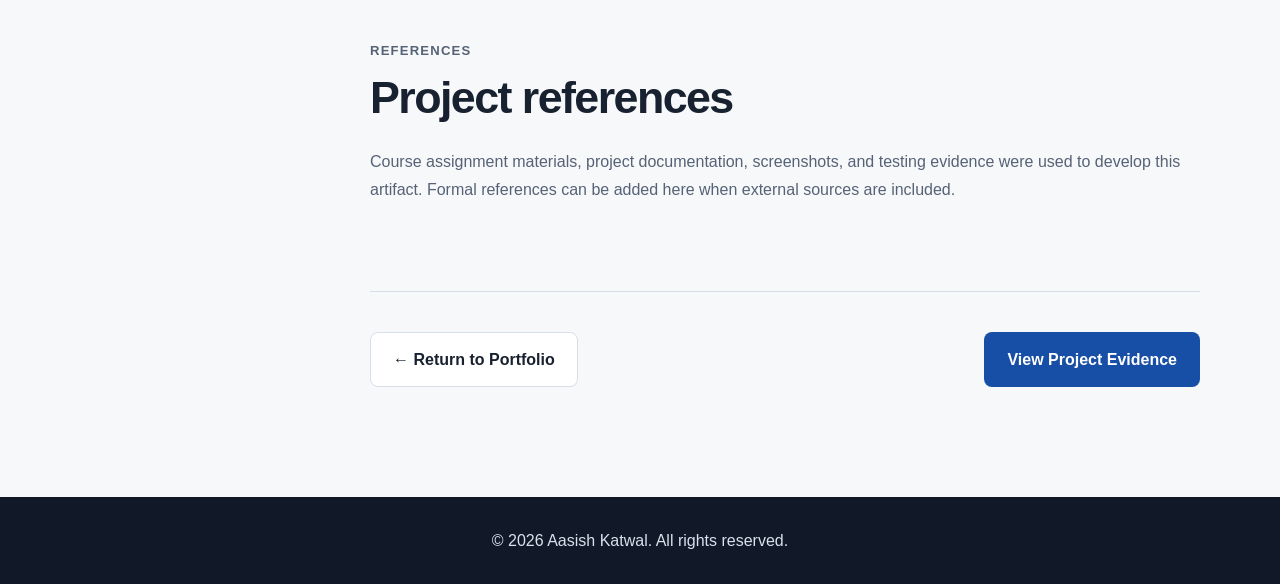
==== commit da403fa8: "Replace evidence placeholders with project evidence" ====
--- a/artifact-1.html
+++ b/artifact-1.html
@@ -552,70 +552,102 @@
                             </p>
 
                             <div class="evidence-grid">
-                                <figure class="evidence-placeholder">
-                                    <div class="placeholder-box">
-                                        Add welcome-page screenshot
-                                    </div>
-
+                                <figure class="evidence-item">
+                                    <a
+                                        href="assets/evidence/assignment-navigator-home.png"
+                                        target="_blank"
+                                        rel="noopener noreferrer"
+                                    >
+                                        <img
+                                            src="assets/evidence/assignment-navigator-home.png"
+                                            alt="Assignment Navigator AI Assistant welcome page"
+                                            loading="lazy"
+                                        >
+                                    </a>
+                            
                                     <figcaption>
-                                        Assignment Navigator welcome page and
-                                        initial user options.
+                                        Assignment Navigator welcome page showing the assistant’s
+                                        purpose and initial interaction options.
                                     </figcaption>
                                 </figure>
-
-                                <figure class="evidence-placeholder">
-                                    <div class="placeholder-box">
-                                        Add configuration screenshot
-                                    </div>
-
+                            
+                                <figure class="evidence-item">
+                                    <a
+                                        href="assets/evidence/assignment-navigator-config.png"
+                                        target="_blank"
+                                        rel="noopener noreferrer"
+                                    >
+                                        <img
+                                            src="assets/evidence/assignment-navigator-config.png"
+                                            alt="Assignment Navigator configuration and behavioral instructions"
+                                            loading="lazy"
+                                        >
+                                    </a>
+                            
                                     <figcaption>
-                                        Custom assistant configuration and
-                                        behavioral instructions.
+                                        Configuration and behavioral instructions used to define the
+                                        assistant’s scope, safeguards, and response structure.
                                     </figcaption>
                                 </figure>
-
-                                <figure class="evidence-placeholder">
-                                    <div class="placeholder-box">
-                                        Add analysis screenshot
-                                    </div>
-
+                            
+                                <figure class="evidence-item">
+                                    <a
+                                        href="assets/evidence/assignment-analysis-result.png"
+                                        target="_blank"
+                                        rel="noopener noreferrer"
+                                    >
+                                        <img
+                                            src="assets/evidence/assignment-analysis-result.png"
+                                            alt="Assignment Navigator analysis of assignment instructions"
+                                            loading="lazy"
+                                        >
+                                    </a>
+                            
                                     <figcaption>
-                                        Example assignment analysis with extracted
-                                        requirements.
+                                        Example analysis showing extracted deliverables, grading
+                                        expectations, missing information, and recommended next steps.
                                     </figcaption>
                                 </figure>
-
-                                <figure class="evidence-placeholder">
-                                    <div class="placeholder-box">
-                                        Add checklist screenshot
-                                    </div>
-
+                            
+                                <figure class="evidence-item">
+                                    <a
+                                        href="assets/evidence/responsible-ai-test.png"
+                                        target="_blank"
+                                        rel="noopener noreferrer"
+                                    >
+                                        <img
+                                            src="assets/evidence/responsible-ai-test.png"
+                                            alt="Responsible AI and academic-integrity test"
+                                            loading="lazy"
+                                        >
+                                    </a>
+                            
                                     <figcaption>
-                                        Example final-readiness checklist created
-                                        by the assistant.
+                                        Responsible AI test showing how the assistant handles missing
+                                        information, unsupported assumptions, or academic-integrity concerns.
                                     </figcaption>
                                 </figure>
-
-                                <figure class="evidence-placeholder">
-                                    <div class="placeholder-box">
-                                        Add testing screenshot
-                                    </div>
-
-                                    <figcaption>
-                                        Missing-information or academic-integrity
-                                        test result.
-                                    </figcaption>
-                                </figure>
-
-                                <figure class="evidence-placeholder">
-                                    <div class="placeholder-box">
-                                        Add documentation link
-                                    </div>
-
-                                    <figcaption>
-                                        Final AI Lab project documentation.
-                                    </figcaption>
-                                </figure>
+                            
+                                <div class="documentation-card">
+                                    <p class="documentation-label">Project Documentation</p>
+                            
+                                    <h3>Assignment Navigator AI Lab Report</h3>
+                            
+                                    <p>
+                                        Review the complete project documentation, including the problem
+                                        definition, development process, testing scenarios, safeguards,
+                                        results, and revisions.
+                                    </p>
+                            
+                                    <a
+                                        class="button primary-button"
+                                        href="assets/evidence/assignment-navigator-documentation.pdf"
+                                        target="_blank"
+                                        rel="noopener noreferrer"
+                                    >
+                                        View Project Documentation
+                                    </a>
+                                </div>
                             </div>
                         </section>
 
--- a/styles.css
+++ b/styles.css
@@ -272,3 +272,324 @@
         gap: 10px;
     }
 }
+.artifact-hero {
+    padding: 110px 24px 85px;
+    background:
+        radial-gradient(circle at top right, #dce9ff, transparent 35%),
+        linear-gradient(135deg, #f7f9fc, #edf3fc);
+}
+
+.artifact-page-container {
+    width: 100%;
+    max-width: var(--maximum-width);
+    margin-right: auto;
+    margin-left: auto;
+}
+
+.artifact-hero h1 {
+    max-width: 900px;
+    margin: 0;
+    font-size: clamp(2.8rem, 6vw, 5rem);
+    letter-spacing: -0.045em;
+}
+
+.artifact-lead {
+    max-width: 820px;
+    margin-top: 26px;
+    color: var(--muted);
+    font-size: 1.2rem;
+}
+
+.artifact-tags {
+    display: flex;
+    flex-wrap: wrap;
+    gap: 10px;
+    margin-top: 28px;
+}
+
+.artifact-tags span,
+.technology-list span {
+    display: inline-block;
+    padding: 8px 13px;
+    background: var(--surface);
+    border: 1px solid var(--border);
+    border-radius: 999px;
+    color: var(--primary-dark);
+    font-size: 0.9rem;
+    font-weight: 700;
+}
+
+.artifact-content-section {
+    padding: 80px 24px 110px;
+}
+
+.artifact-layout {
+    display: grid;
+    grid-template-columns: 230px minmax(0, 1fr);
+    gap: 60px;
+    align-items: start;
+}
+
+.artifact-sidebar {
+    position: sticky;
+    top: 100px;
+}
+
+.artifact-sidebar nav {
+    display: flex;
+    flex-direction: column;
+    gap: 8px;
+    padding: 22px;
+    background: var(--surface);
+    border: 1px solid var(--border);
+    border-radius: 14px;
+}
+
+.sidebar-title {
+    margin: 0 0 8px;
+    font-weight: 800;
+}
+
+.artifact-sidebar a {
+    color: var(--muted);
+    font-size: 0.93rem;
+    font-weight: 600;
+    text-decoration: none;
+}
+
+.artifact-sidebar a:hover,
+.artifact-sidebar a:focus {
+    color: var(--primary);
+}
+
+.artifact-main {
+    min-width: 0;
+}
+
+.artifact-section {
+    padding: 0 0 72px;
+    scroll-margin-top: 110px;
+}
+
+.artifact-section + .artifact-section {
+    padding-top: 72px;
+    border-top: 1px solid var(--border);
+}
+
+.section-label {
+    margin: 0 0 8px;
+    color: var(--primary);
+    font-size: 0.82rem;
+    font-weight: 800;
+    letter-spacing: 0.09em;
+    text-transform: uppercase;
+}
+
+.artifact-section h2 {
+    margin: 0 0 24px;
+    font-size: clamp(1.9rem, 4vw, 2.8rem);
+    letter-spacing: -0.035em;
+}
+
+.artifact-section p {
+    color: var(--muted);
+}
+
+.feature-grid,
+.principle-grid,
+.evidence-grid {
+    display: grid;
+    grid-template-columns: repeat(2, minmax(0, 1fr));
+    gap: 18px;
+    margin-top: 34px;
+}
+
+.feature-card,
+.principle-card,
+.value-box {
+    padding: 24px;
+    background: var(--surface);
+    border: 1px solid var(--border);
+    border-radius: 14px;
+}
+
+.feature-card h3,
+.principle-card h3,
+.value-box h3 {
+    margin-top: 0;
+    margin-bottom: 10px;
+}
+
+.feature-card p,
+.principle-card p,
+.value-box p {
+    margin-bottom: 0;
+}
+
+.process-list {
+    display: grid;
+    gap: 18px;
+    margin-top: 32px;
+}
+
+.process-item {
+    display: grid;
+    grid-template-columns: 52px minmax(0, 1fr);
+    gap: 18px;
+    padding: 24px;
+    background: var(--surface);
+    border: 1px solid var(--border);
+    border-radius: 14px;
+}
+
+.process-number {
+    display: flex;
+    align-items: center;
+    justify-content: center;
+    width: 44px;
+    height: 44px;
+    background: var(--primary);
+    border-radius: 50%;
+    color: #ffffff;
+    font-weight: 800;
+}
+
+.process-item h3 {
+    margin: 0 0 8px;
+}
+
+.process-item p {
+    margin: 0;
+}
+
+.technology-list {
+    display: flex;
+    flex-wrap: wrap;
+    gap: 12px;
+}
+
+.table-wrapper {
+    overflow-x: auto;
+    margin-top: 30px;
+}
+
+.testing-table {
+    width: 100%;
+    border-collapse: collapse;
+    background: var(--surface);
+}
+
+.testing-table th,
+.testing-table td {
+    padding: 16px;
+    border: 1px solid var(--border);
+    text-align: left;
+    vertical-align: top;
+}
+
+.testing-table th {
+    background: var(--alternate);
+    color: var(--text);
+}
+
+.subsection-heading {
+    margin-top: 40px;
+}
+
+.artifact-list {
+    color: var(--muted);
+}
+
+.artifact-list li {
+    margin-bottom: 10px;
+}
+
+.value-box + .value-box {
+    margin-top: 18px;
+}
+
+.evidence-placeholder {
+    margin: 0;
+    padding: 16px;
+    background: var(--surface);
+    border: 1px solid var(--border);
+    border-radius: 14px;
+}
+
+.placeholder-box {
+    display: flex;
+    align-items: center;
+    justify-content: center;
+    min-height: 210px;
+    padding: 20px;
+    background: var(--alternate);
+    border: 2px dashed #b7c2d2;
+    border-radius: 10px;
+    color: var(--muted);
+    font-weight: 700;
+    text-align: center;
+}
+
+.evidence-placeholder figcaption {
+    padding: 14px 4px 2px;
+    color: var(--muted);
+    font-size: 0.92rem;
+}
+
+.artifact-navigation {
+    display: flex;
+    flex-wrap: wrap;
+    justify-content: space-between;
+    gap: 16px;
+    padding-top: 40px;
+    border-top: 1px solid var(--border);
+}
+
+@media (max-width: 900px) {
+    .artifact-layout {
+        grid-template-columns: 1fr;
+    }
+
+    .artifact-sidebar {
+        position: static;
+    }
+
+    .artifact-sidebar nav {
+        flex-direction: row;
+        flex-wrap: wrap;
+    }
+
+    .sidebar-title {
+        width: 100%;
+    }
+}
+
+@media (max-width: 680px) {
+    .artifact-hero {
+        padding-top: 80px;
+        padding-bottom: 65px;
+    }
+
+    .artifact-content-section {
+        padding-top: 60px;
+        padding-bottom: 80px;
+    }
+
+    .feature-grid,
+    .principle-grid,
+    .evidence-grid {
+        grid-template-columns: 1fr;
+    }
+
+    .process-item {
+        grid-template-columns: 1fr;
+    }
+
+    .artifact-navigation {
+        flex-direction: column;
+    }
+
+    .artifact-navigation .button {
+        text-align: center;
+    }
+}
